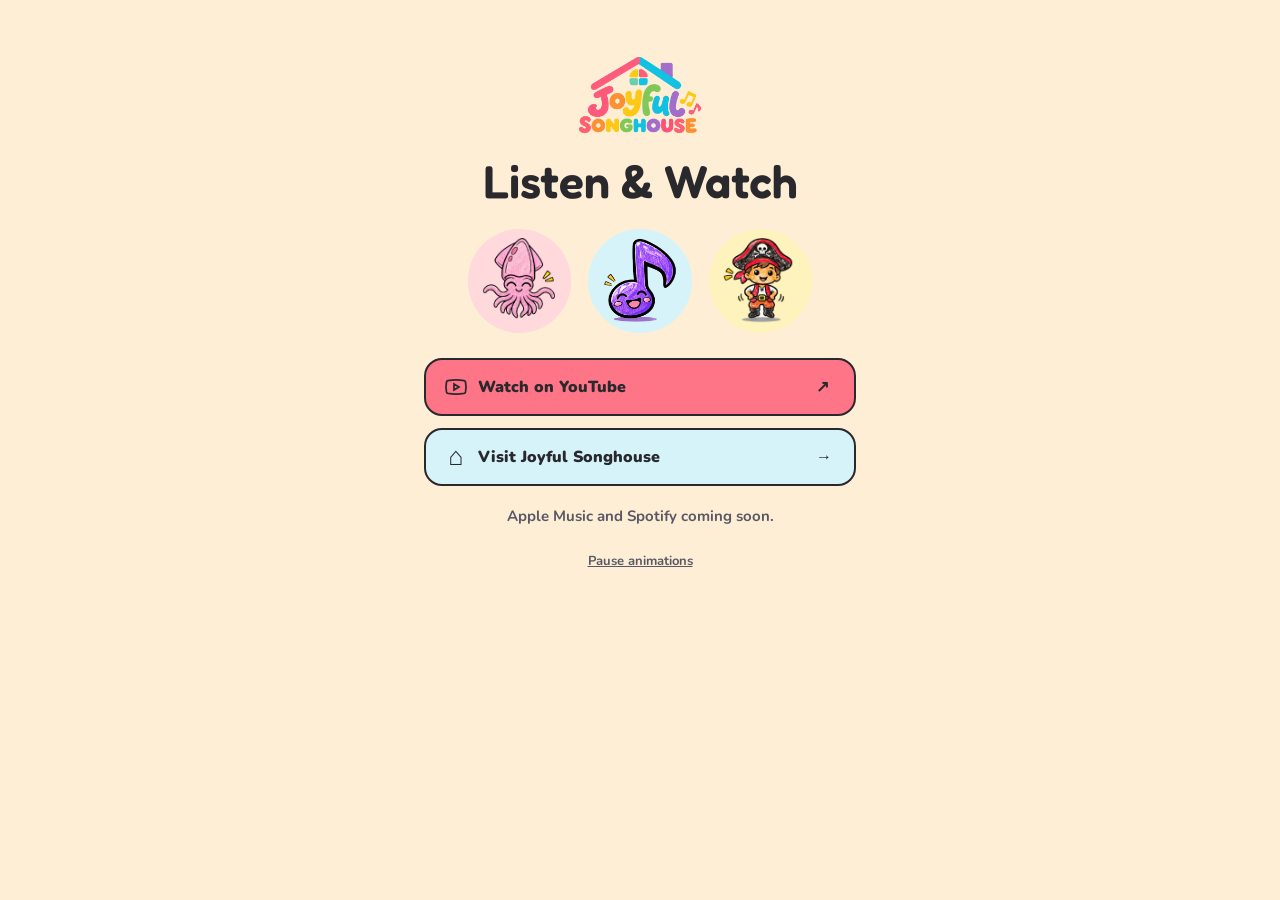
==== links/index.html @ b116f7ac "Add the animated Joyful Songhouse link-in-bio page" ====
<!doctype html>
<html lang="en">
<head>
  <meta charset="UTF-8">
  <meta name="viewport" content="width=device-width, initial-scale=1">
  <meta name="theme-color" content="#fdeed5">
  <meta name="description" content="Find Joyful Songhouse singalongs, dance songs, and videos.">
  <title>Listen &amp; Watch | Joyful Songhouse</title>
  <link rel="canonical" href="https://joyfulsonghouse.com/links/">
  <link rel="preconnect" href="https://fonts.googleapis.com">
  <link rel="preconnect" href="https://fonts.gstatic.com" crossorigin>
  <link href="https://fonts.googleapis.com/css2?family=Fredoka:wght@600&amp;family=Nunito:wght@500;800;900&amp;display=swap" rel="stylesheet">
  <link rel="stylesheet" href="/css/style.css">
  <link rel="stylesheet" href="/links/style.css">
</head>
<body>
  <main class="link-page">
    <img class="link-page__logo" src="/assets/footer-logo.png" alt="Joyful Songhouse" width="929" height="597">
    <h1 class="headline">Listen &amp; Watch</h1>
    <div class="link-page__characters" aria-hidden="true">
      <picture class="link-page__art link-page__art--squid">
        <source media="(prefers-reduced-motion: no-preference)" srcset="/assets/bio-squid-animated.png">
        <img src="/assets/bio-squid-still.png" alt="" width="192" height="192">
      </picture>
      <picture class="link-page__art link-page__art--note">
        <source media="(prefers-reduced-motion: no-preference)" srcset="/assets/about-music-note-animated.png">
        <img src="/assets/about-music-note.png" alt="" width="168" height="168">
      </picture>
      <picture class="link-page__art link-page__art--pirate">
        <source media="(prefers-reduced-motion: no-preference)" srcset="/assets/bio-pirate-animated.png">
        <img src="/assets/bio-pirate-still.png" alt="" width="192" height="192">
      </picture>
    </div>
    <nav class="link-page__destinations" aria-label="Joyful Songhouse links">
      <a class="link-page__destination link-page__destination--youtube" href="https://www.youtube.com/channel/UCzql1oN74QTEb_fORW0GuMQ">
        <img src="/assets/icon-youtube.svg" width="24" height="24" alt="">
        <span>Watch on YouTube</span>
        <span aria-hidden="true">↗</span>
      </a>
      <a class="link-page__destination link-page__destination--website" href="/">
        <span class="link-page__house" aria-hidden="true">⌂</span>
        <span>Visit Joyful Songhouse</span>
        <span aria-hidden="true">→</span>
      </a>
    </nav>
    <p class="link-page__coming-soon">Apple Music and Spotify coming soon.</p>
    <button class="link-page__motion" type="button" hidden>Pause animations</button>
  </main>
  <script>
    const animationSources = document.querySelectorAll('.link-page__characters source');
    const animationToggle = document.querySelector('.link-page__motion');
    const motionAllowed = '(prefers-reduced-motion: no-preference)';
    let paused = false;

    animationToggle.addEventListener('click', () => {
      paused = !paused;
      for (const source of animationSources) {
        source.media = paused ? 'not all' : motionAllowed;
      }
      animationToggle.textContent = paused ? 'Resume animations' : 'Pause animations';
    });
    animationToggle.hidden = false;
  </script>
</body>
</html>
---- css/style.css ----
:root {
  --cream: #fdeed5;
  --paper: #fdeed5;
  --white: #ffffff;
  --ink: #29282d;
  --muted: #5b5865;
  --pink: #fe7587;
  --pink-bg: #ffd9db;
  --blue: #59c8e8;
  --blue-bg: #d7f3fa;
  --yellow: #ffd83d;
  --yellow-bg: #fff3bd;
  --purple: #8c72d9;
  --lavender-bg: #f1ecfc;
  --green: #7bc96f;
  --border: #e8e2d8;

  --font-display: 'Fredoka', sans-serif;
  --font-body: 'Nunito', sans-serif;
}

* { box-sizing: border-box; }

html { scroll-behavior: smooth; scroll-padding-top: 110px; }

body {
  margin: 0;
  font-family: var(--font-body);
  color: var(--ink);
  background: var(--cream);
}

img { max-width: 100%; display: block; }

a { color: inherit; text-decoration: none; }

h1, h2, h3, p { margin: 0; }

.eyebrow {
  font-family: var(--font-body);
  font-weight: 900;
  font-size: 13px;
  text-transform: uppercase;
  letter-spacing: 0.02em;
}

.display {
  font-family: var(--font-display);
  font-weight: 600;
  font-size: clamp(2.4rem, 5vw, 4.875rem);
  line-height: 1.04;
}
.display--sm { font-size: clamp(2.2rem, 4vw, 3.25rem); }

.headline {
  font-family: var(--font-display);
  font-weight: 600;
  font-size: clamp(1.8rem, 3.6vw, 3rem);
  line-height: 1.1;
}
.headline--center { text-align: center; }

.sub {
  font-weight: 500;
  font-size: clamp(1rem, 1.6vw, 1.125rem);
  color: var(--muted);
  line-height: 1.5;
  max-width: 48ch;
}

.lede {
  font-weight: 500;
  font-size: clamp(1.05rem, 2vw, 1.3125rem);
  color: var(--muted);
  line-height: 1.5;
  max-width: 48ch;
}

.fine-print {
  font-weight: 700;
  font-size: 0.875rem;
  color: var(--muted);
}

.link-arrow {
  font-weight: 900;
  font-size: 1rem;
  text-decoration: underline;
  white-space: nowrap;
}

/* buttons */
.btn {
  display: inline-flex;
  align-items: center;
  gap: 10px;
  font-family: var(--font-body);
  font-weight: 900;
  font-size: 1rem;
  padding: 15px 24px;
  white-space: nowrap;
  cursor: pointer;
  border: none;
}
.btn--pill { border-radius: 999px; }
.btn--pink { background: var(--pink); border: 2px solid var(--ink); color: var(--ink); }
.btn--outline { background: var(--white); border: 2px solid var(--ink); color: var(--ink); }

/* tags */
.tag {
  display: inline-flex;
  font-weight: 900;
  font-size: 0.75rem;
  padding: 7px 14px;
  border-radius: 999px;
}
.tag--blue { background: var(--blue-bg); }
.tag--cream { background: var(--cream); }
.tag--lavender { background: var(--lavender-bg); }

/* ---------- Navigation ---------- */
.nav {
  background: var(--cream);
  display: flex;
  align-items: center;
  justify-content: space-between;
  flex-wrap: wrap;
  gap: 16px;
  padding: 16px clamp(20px, 5vw, 80px);
  position: sticky;
  top: 0;
  z-index: 10;
}
.nav__logo img { height: 56px; width: auto; }
.nav__links {
  display: flex;
  align-items: center;
  gap: clamp(16px, 2.5vw, 32px);
  flex-wrap: wrap;
}
.nav__link {
  font-weight: 700;
  font-size: 1rem;
}
.nav__link--active { font-weight: 900; text-decoration: underline; }

/* ---------- Hero ---------- */
.hero {
  display: flex;
  align-items: center;
  justify-content: center;
  gap: clamp(24px, 5vw, 64px);
  padding: clamp(40px, 8vw, 72px) clamp(20px, 8vw, 96px);
  flex-wrap: wrap;
}
@media (min-width: 1024px) {
  .hero { flex-wrap: nowrap; }
}
.hero__copy {
  display: flex;
  flex-direction: column;
  align-items: flex-start;
  gap: 24px;
  flex: 1 1 380px;
  max-width: 580px;
  min-width: 0;
}
.hero__actions { display: flex; gap: 14px; flex-wrap: wrap; }

.hero__art {
  position: relative;
  flex: 1 1 360px;
  max-width: 604px;
  min-width: 0;
  aspect-ratio: 604 / 510;
  height: auto;
}
.hero__playhouse { position: absolute; inset: 0; width: 100%; height: 100%; }
.hero__medallion {
  position: absolute;
  left: 13%;
  top: 13.5%;
  width: 74%;
  aspect-ratio: 1;
  border-radius: 999px;
  overflow: hidden;
  background: var(--paper);
  padding: 5%;
  box-sizing: border-box;
}
.hero__medallion img {
  display: block;
  width: 100%;
  height: 100%;
  object-fit: contain;
  object-position: 50% 50%;
}
.hero__note--1 {
  position: absolute;
  left: 2%;
  top: 36%;
  transform: rotate(-18deg);
}
.hero__sparkle { position: absolute; left: 91%; top: 71%; }

/* ---------- Ribbon ---------- */
.ribbon {
  background: var(--blue);
  display: grid;
  grid-template-columns: minmax(0, 1fr) auto;
  align-items: center;
}
.ribbon__viewport { overflow: hidden; }
.ribbon__group {
  display: flex;
  justify-content: space-around;
  align-items: center;
  flex-wrap: wrap;
  gap: 8px 20px;
  min-height: 72px;
  padding: 12px 20px;
  line-height: 1.15;
}
.ribbon__group p {
  font-family: var(--font-display);
  font-weight: 600;
  font-size: clamp(1.1rem, 2.4vw, 1.625rem);
}
.ribbon__note {
  --ribbon-lift: -8px;
  color: var(--cream);
  font-size: 1.75rem;
  font-weight: 900;
}
.ribbon__group[aria-hidden="true"], .ribbon__toggle { display: none; }

@media (prefers-reduced-motion: no-preference) {
  .ribbon[data-motion] .ribbon__track {
    display: flex;
    width: max-content;
    animation: ribbon-scroll 24s linear infinite;
  }
  .ribbon[data-motion] .ribbon__group {
    display: flex;
    flex: 0 0 auto;
    width: max(640px, 100vw);
    flex-wrap: nowrap;
    white-space: nowrap;
  }
  .ribbon[data-motion] .ribbon__group > * {
    animation: ribbon-bounce 1.25s ease-in-out infinite;
  }
  .ribbon[data-motion] .ribbon__group > :nth-child(3n + 2) { animation-delay: -0.25s; }
  .ribbon[data-motion] .ribbon__group > :nth-child(3n) { animation-delay: -0.5s; }
  .ribbon[data-motion="paused"] .ribbon__track,
  .ribbon[data-motion="paused"] .ribbon__group > * {
    animation-play-state: paused;
  }
  .ribbon[data-motion] .ribbon__toggle:not([hidden]) {
    display: grid;
    place-items: center;
    width: 44px;
    height: 44px;
    margin: 0 12px;
    padding: 0;
    border: 1.5px solid var(--ink);
    border-radius: 50%;
    background: var(--cream);
    color: var(--ink);
    font-size: 1rem;
    font-weight: 800;
    cursor: pointer;
  }
  .ribbon__toggle:focus-visible { outline: 2px solid var(--ink); outline-offset: 3px; }
  .ribbon__play,
  .ribbon__toggle[aria-pressed="true"] .ribbon__pause { display: none; }
  .ribbon__toggle[aria-pressed="true"] .ribbon__play { display: block; }

  @keyframes ribbon-scroll {
    to { transform: translateX(-50%); }
  }
  @keyframes ribbon-bounce {
    0%, 52%, 100% { transform: translateY(0); }
    24% { transform: translateY(var(--ribbon-lift, -5px)); }
  }
}

/* ---------- Generic section ---------- */
.section {
  padding: clamp(48px, 8vw, 80px) clamp(20px, 8vw, 96px);
}
/* ---------- Songs ---------- */
.songs {
  padding: clamp(40px, 5vw, 72px) clamp(20px, 6vw, 96px);
}
.featured-song {
  display: grid;
  grid-template-columns: repeat(2, minmax(0, 1fr));
  grid-template-rows: 1fr 1fr;
  grid-template-areas:
    "cover heading"
    "cover details";
  gap: 16px clamp(32px, 6vw, 80px);
  max-width: 1008px;
  margin-inline: auto;
}
.featured-song__heading {
  grid-area: heading;
  align-self: end;
  display: grid;
  gap: 8px;
}
.featured-song__heading .headline { font-size: clamp(2.25rem, 4.5vw, 4rem); }
.featured-song__cover {
  grid-area: cover;
  width: 100%;
  height: auto;
  border-radius: 24px;
  box-shadow: 0 10px 26px rgba(41, 40, 45, 0.12);
}
.featured-song__details {
  grid-area: details;
  align-self: start;
  display: grid;
  justify-items: start;
  gap: 16px;
}
.featured-song__play:focus-visible { outline: 3px solid var(--ink); outline-offset: 4px; }

@media (max-width: 740px) {
  .featured-song {
    grid-template-columns: minmax(0, 1fr);
    grid-template-rows: auto;
    grid-template-areas: "heading" "cover" "details";
    max-width: 480px;
    text-align: center;
    gap: 20px;
  }
  .featured-song__details { justify-items: center; }
}

/* Keep section headings clear of the wrapping sticky navigation. */
@media (max-width: 980px) {
  :is(.songs, .themes, .about) { scroll-margin-top: 100px; }
}
@media (max-width: 460px) {
  :is(.songs, .themes, .about) { scroll-margin-top: 130px; }
}
@media (max-width: 375px) {
  :is(.songs, .themes, .about) { scroll-margin-top: 165px; }
}

/* ---------- Dance prompts ---------- */
.themes { text-align: center; }
.theme-grid {
  display: grid;
  grid-template-columns: repeat(3, minmax(0, 1fr));
  gap: 16px;
  max-width: 960px;
  margin: 32px auto 0;
  padding: 0;
  list-style: none;
}
.theme-card {
  display: grid;
  grid-template-columns: minmax(0, 1fr) clamp(76px, 8vw, 110px);
  align-content: center;
  align-items: center;
  gap: 10px;
  text-align: left;
  padding: clamp(20px, 3vw, 28px);
  border-radius: 24px;
  overflow: hidden;
}
.theme-card__copy { display: grid; gap: 10px; }
.theme-card__character {
  width: 145%;
  max-width: none;
  height: auto;
  justify-self: center;
}
.theme-card h3 {
  font-family: var(--font-display);
  font-weight: 600;
  font-size: 2rem;
}
.theme-card p { font-weight: 500; line-height: 1.5; }
.theme-card--blue { background: var(--blue); }
.theme-card--yellow { background: var(--yellow); }
.theme-card--pink { background: var(--pink); }

@media (max-width: 820px) {
  .theme-grid { grid-template-columns: minmax(0, 1fr); max-width: 420px; }
}

/* ---------- Mission / parents ---------- */
.mission { display: flex; flex-direction: column; gap: 40px; }
.mission__intro {
  display: flex;
  gap: clamp(24px, 6vw, 80px);
  flex-wrap: wrap;
}
.mission__headline {
  display: flex;
  flex-direction: column;
  gap: 18px;
  flex: 1 1 400px;
  max-width: 565px;
}
.mission__intro .lede { flex: 1 1 320px; max-width: none; }
.benefit-grid {
  display: flex;
  gap: 24px;
  flex-wrap: wrap;
}
.benefit-card {
  flex: 1 1 300px;
  max-width: 400px;
  border-radius: 24px;
  padding: 28px;
  display: flex;
  flex-direction: column;
  gap: 16px;
}
.benefit-card h3 {
  font-family: var(--font-display);
  font-weight: 600;
  font-size: 1.75rem;
}
.benefit-card p { color: var(--muted); font-weight: 500; }
.benefit-card--pink { background: var(--pink-bg); }
.benefit-card--blue { background: var(--blue-bg); }
.benefit-card--yellow { background: var(--yellow-bg); }

/* ---------- About ---------- */
.about__story {
  display: grid;
  gap: 18px;
  max-width: 68ch;
  margin-inline: auto;
}
.about__heading {
  display: flex;
  align-items: center;
  gap: 14px;
}
.about__note {
  flex: none;
  width: clamp(38px, 4.5vw, 54px);
}
.about__note img { width: 100%; height: auto; }
.about__story p {
  color: var(--muted);
  font-size: clamp(1rem, 1.65vw, 1.125rem);
  line-height: 1.65;
}
.about__story blockquote {
  margin: 4px 0;
  padding: 6px 0 6px 18px;
  border-inline-start: 4px solid var(--pink);
}

/* ---------- Community ---------- */
.community { display: flex; flex-direction: column; gap: 32px; }
.community-grid { display: flex; gap: 24px; flex-wrap: wrap; }
.community-card {
  background: var(--white);
  border: 1px solid var(--border);
  border-radius: 24px;
  padding: 28px;
  display: flex;
  align-items: center;
  gap: 20px;
  flex: 1 1 480px;
}
.community-card--youtube { background: var(--blue-bg); }
.community-card--instagram { background: var(--pink-bg); }
.community-card__copy { flex: 1; display: flex; flex-direction: column; gap: 16px; min-width: 0; }
.community-card__copy h3 {
  font-family: var(--font-display);
  font-weight: 600;
  font-size: 1.6rem;
  line-height: 1.1;
}
.community-card__copy p { color: var(--muted); font-weight: 500; }

/* ---------- Footer ---------- */
.footer { padding: 36px clamp(20px, 8vw, 96px); display: flex; flex-direction: column; gap: 24px; }
.footer__top { display: flex; justify-content: space-between; gap: 32px; flex-wrap: wrap; }
.footer__brand { align-self: flex-start; width: min(160px, 100%); }
.footer__brand img { width: 100%; height: auto; }
.footer__brand:focus-visible { outline: 2px solid var(--ink); outline-offset: 4px; }
.footer__links { display: flex; flex-direction: column; gap: 12px; }
.footer__links a { font-weight: 700; font-size: 1rem; }
.footer hr { border: none; border-top: 1px solid var(--border); margin: 0; }
.footer__legal {
  display: flex;
  justify-content: space-between;
  gap: 12px;
  flex-wrap: wrap;
  color: var(--muted);
  font-size: 0.8125rem;
}

/* ---------- Responsive ---------- */
@media (max-width: 860px) {
  .nav { justify-content: center; text-align: center; }
  .nav__links { justify-content: center; }
  .hero { text-align: left; }
  .hero__copy { margin: 0 auto; }
  .benefit-grid, .community-grid { justify-content: center; }
  .mission__intro { flex-direction: column; }
  .mission__headline, .mission__intro .lede { flex-basis: auto; }
  .community-card { flex-direction: column; text-align: center; }
  .community-card__copy { align-items: center; }
  .footer__top { flex-direction: column; }
}

@media (max-width: 480px) {
  .btn { font-size: 0.9375rem; padding: 13px 20px; }
}
---- links/style.css ----
.link-page {
  display: grid;
  justify-items: center;
  gap: 20px;
  width: min(100%, 31rem);
  margin-inline: auto;
  padding: clamp(24px, 6vh, 56px) clamp(20px, 6vw, 32px) 32px;
  text-align: center;
}
.link-page__logo { width: 128px; height: auto; }
.link-page__characters {
  display: grid;
  grid-template-columns: repeat(3, minmax(0, 1fr));
  gap: clamp(8px, 3vw, 17px);
  width: min(100%, 345px);
  margin-block: 2px 5px;
}
.link-page__art {
  display: grid;
  place-items: center;
  aspect-ratio: 1;
  padding: 8%;
  border-radius: 50%;
}
.link-page__art img { width: 100%; height: auto; }
.link-page__art--squid { background: var(--pink-bg); }
.link-page__art--note { background: var(--blue-bg); }
.link-page__art--pirate { background: var(--yellow-bg); }
.link-page__destinations { display: grid; gap: 12px; width: 100%; }
.link-page__destination {
  display: grid;
  grid-template-columns: 24px minmax(0, 1fr) 20px;
  align-items: center;
  gap: 10px;
  min-height: 58px;
  padding: 12px 18px;
  border: 2px solid var(--ink);
  border-radius: 18px;
  font-size: 1rem;
  font-weight: 900;
  text-align: left;
}
.link-page__destination--youtube { background: var(--pink); }
.link-page__destination--website { background: var(--blue-bg); }
.link-page__destination:hover { box-shadow: 0 3px 0 var(--ink); }
.link-page__house { font: 900 1.6rem/1 var(--font-body); text-align: center; }
.link-page__coming-soon { color: var(--muted); font-size: 0.9375rem; font-weight: 700; }
.link-page__motion {
  padding: 6px 12px;
  border: 0;
  background: transparent;
  color: var(--muted);
  font: 700 0.8125rem var(--font-body);
  text-decoration: underline;
  cursor: pointer;
}
.link-page :is(a, button):focus-visible { outline: 2px solid var(--ink); outline-offset: 4px; }
@media (prefers-reduced-motion: reduce) {
  .link-page__motion { display: none; }
}
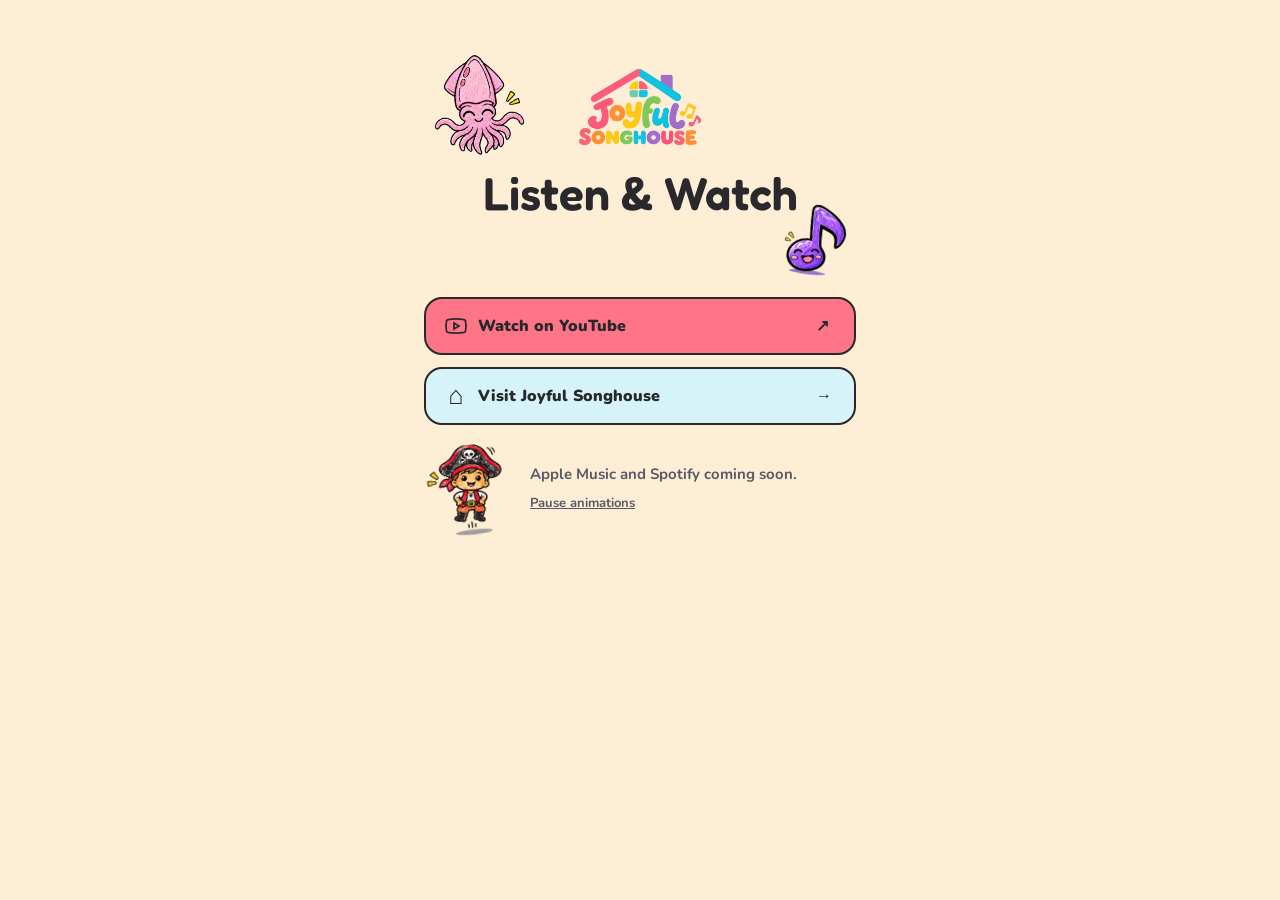
==== commit 340769be: "Stagger the animated characters around the bio links" ====
--- a/links/index.html
+++ b/links/index.html
@@ -15,22 +15,18 @@
 </head>
 <body>
   <main class="link-page">
-    <img class="link-page__logo" src="/assets/footer-logo.png" alt="Joyful Songhouse" width="929" height="597">
-    <h1 class="headline">Listen &amp; Watch</h1>
-    <div class="link-page__characters" aria-hidden="true">
-      <picture class="link-page__art link-page__art--squid">
+    <header class="link-page__intro">
+      <img class="link-page__logo" src="/assets/footer-logo.png" alt="Joyful Songhouse" width="929" height="597">
+      <h1 class="headline">Listen &amp; Watch</h1>
+      <picture class="link-page__art link-page__art--squid" aria-hidden="true">
         <source media="(prefers-reduced-motion: no-preference)" srcset="/assets/bio-squid-animated.png">
         <img src="/assets/bio-squid-still.png" alt="" width="192" height="192">
       </picture>
-      <picture class="link-page__art link-page__art--note">
+      <picture class="link-page__art link-page__art--note" aria-hidden="true">
         <source media="(prefers-reduced-motion: no-preference)" srcset="/assets/about-music-note-animated.png">
         <img src="/assets/about-music-note.png" alt="" width="168" height="168">
       </picture>
-      <picture class="link-page__art link-page__art--pirate">
-        <source media="(prefers-reduced-motion: no-preference)" srcset="/assets/bio-pirate-animated.png">
-        <img src="/assets/bio-pirate-still.png" alt="" width="192" height="192">
-      </picture>
-    </div>
+    </header>
     <nav class="link-page__destinations" aria-label="Joyful Songhouse links">
       <a class="link-page__destination link-page__destination--youtube" href="https://www.youtube.com/channel/UCzql1oN74QTEb_fORW0GuMQ">
         <img src="/assets/icon-youtube.svg" width="24" height="24" alt="">
@@ -43,11 +39,19 @@
         <span aria-hidden="true">→</span>
       </a>
     </nav>
-    <p class="link-page__coming-soon">Apple Music and Spotify coming soon.</p>
-    <button class="link-page__motion" type="button" hidden>Pause animations</button>
+    <div class="link-page__end">
+      <picture class="link-page__art link-page__art--pirate" aria-hidden="true">
+        <source media="(prefers-reduced-motion: no-preference)" srcset="/assets/bio-pirate-animated.png">
+        <img src="/assets/bio-pirate-still.png" alt="" width="192" height="192">
+      </picture>
+      <div class="link-page__status">
+        <p class="link-page__coming-soon">Apple Music and Spotify coming soon.</p>
+        <button class="link-page__motion" type="button" hidden>Pause animations</button>
+      </div>
+    </div>
   </main>
   <script>
-    const animationSources = document.querySelectorAll('.link-page__characters source');
+    const animationSources = document.querySelectorAll('.link-page__art source');
     const animationToggle = document.querySelector('.link-page__motion');
     const motionAllowed = '(prefers-reduced-motion: no-preference)';
     let paused = false;
--- a/links/style.css
+++ b/links/style.css
@@ -8,24 +8,43 @@
   text-align: center;
 }
 .link-page__logo { width: 128px; height: auto; }
-.link-page__characters {
+.link-page__intro {
+  position: relative;
   display: grid;
-  grid-template-columns: repeat(3, minmax(0, 1fr));
-  gap: clamp(8px, 3vw, 17px);
-  width: min(100%, 345px);
-  margin-block: 2px 5px;
+  justify-items: center;
+  gap: 20px;
+  width: 100%;
+  padding-block: 12px 58px;
 }
 .link-page__art {
-  display: grid;
-  place-items: center;
+  display: block;
   aspect-ratio: 1;
-  padding: 8%;
-  border-radius: 50%;
+  pointer-events: none;
 }
 .link-page__art img { width: 100%; height: auto; }
-.link-page__art--squid { background: var(--pink-bg); }
-.link-page__art--note { background: var(--blue-bg); }
-.link-page__art--pirate { background: var(--yellow-bg); }
+.link-page__art--squid {
+  position: absolute;
+  top: 0;
+  left: 0;
+  width: clamp(64px, 20vw, 108px);
+  transform: rotate(-8deg);
+}
+.link-page__art--note {
+  position: absolute;
+  right: 4px;
+  bottom: 0;
+  width: clamp(52px, 16vw, 74px);
+  transform: rotate(7deg);
+}
+.link-page__end {
+  display: grid;
+  grid-template-columns: clamp(68px, 18vw, 92px) minmax(0, 1fr);
+  align-items: center;
+  gap: 14px;
+  width: 100%;
+}
+.link-page__art--pirate { width: 100%; transform: rotate(-6deg); }
+.link-page__status { text-align: left; }
 .link-page__destinations { display: grid; gap: 12px; width: 100%; }
 .link-page__destination {
   display: grid;
@@ -46,7 +65,8 @@
 .link-page__house { font: 900 1.6rem/1 var(--font-body); text-align: center; }
 .link-page__coming-soon { color: var(--muted); font-size: 0.9375rem; font-weight: 700; }
 .link-page__motion {
-  padding: 6px 12px;
+  margin-top: 4px;
+  padding: 6px 0;
   border: 0;
   background: transparent;
   color: var(--muted);
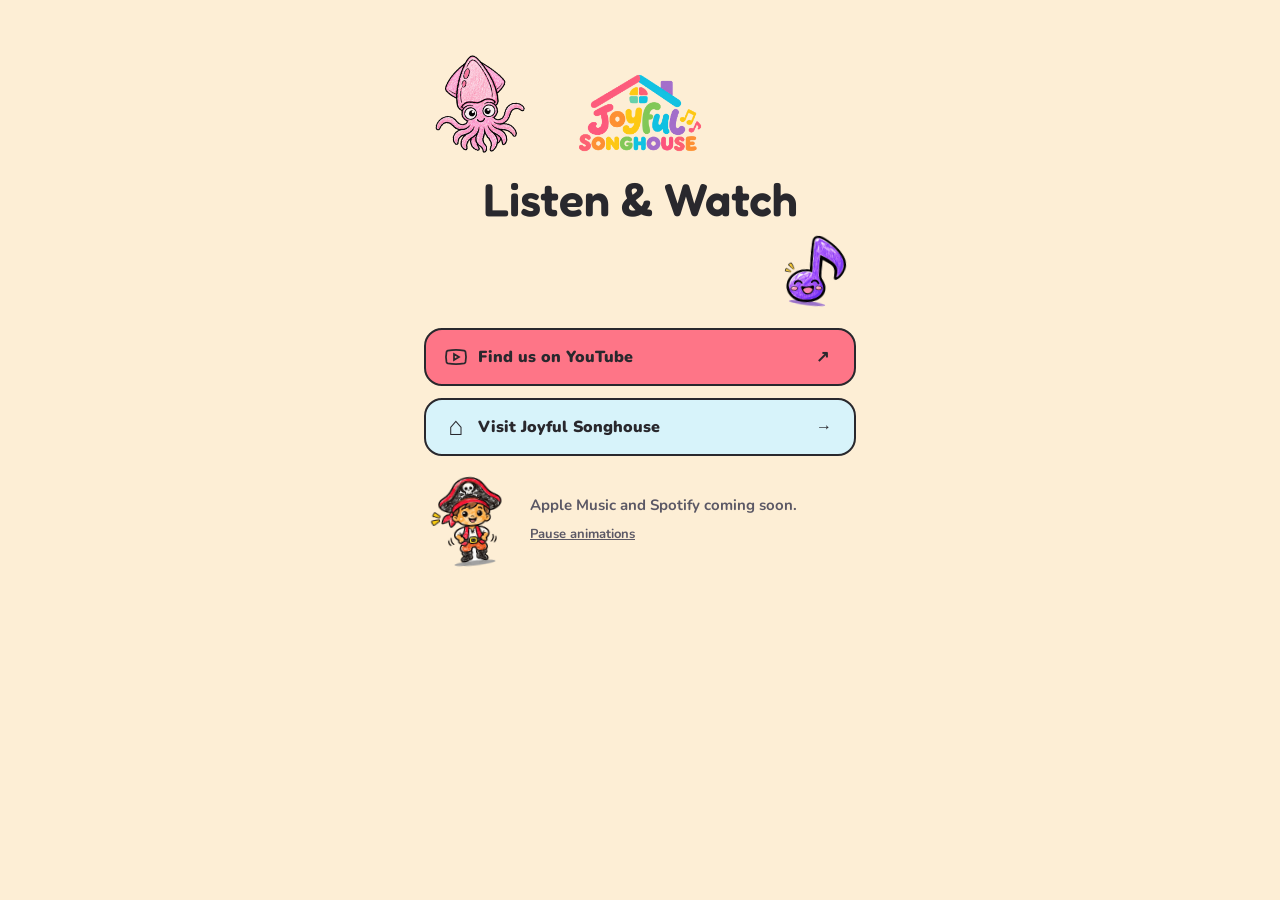
==== commit 588cfcda: "Make Joyful Songhouse copy friendlier and fix mobile navigation" ====
--- a/links/index.html
+++ b/links/index.html
@@ -30,7 +30,7 @@
     <nav class="link-page__destinations" aria-label="Joyful Songhouse links">
       <a class="link-page__destination link-page__destination--youtube" href="https://www.youtube.com/channel/UCzql1oN74QTEb_fORW0GuMQ">
         <img src="/assets/icon-youtube.svg" width="24" height="24" alt="">
-        <span>Watch on YouTube</span>
+        <span>Find us on YouTube</span>
         <span aria-hidden="true">↗</span>
       </a>
       <a class="link-page__destination link-page__destination--website" href="/">
--- a/css/style.css
+++ b/css/style.css
@@ -142,7 +142,7 @@
   font-weight: 700;
   font-size: 1rem;
 }
-.nav__link--active { font-weight: 900; text-decoration: underline; }
+.nav__link[aria-current] { font-weight: 900; text-decoration: underline; }
 
 /* ---------- Hero ---------- */
 .hero {
@@ -341,13 +341,13 @@
 
 /* Keep section headings clear of the wrapping sticky navigation. */
 @media (max-width: 980px) {
-  :is(.songs, .themes, .about) { scroll-margin-top: 100px; }
+  :is(.songs, .themes, .mission, .about) { scroll-margin-top: 100px; }
 }
 @media (max-width: 460px) {
-  :is(.songs, .themes, .about) { scroll-margin-top: 130px; }
+  :is(.songs, .themes, .mission, .about) { scroll-margin-top: 130px; }
 }
 @media (max-width: 375px) {
-  :is(.songs, .themes, .about) { scroll-margin-top: 165px; }
+  :is(.songs, .themes, .mission, .about) { scroll-margin-top: 165px; }
 }
 
 /* ---------- Dance prompts ---------- */
--- a/links/style.css
+++ b/links/style.css
@@ -14,7 +14,7 @@
   justify-items: center;
   gap: 20px;
   width: 100%;
-  padding-block: 12px 58px;
+  padding-block: 18px clamp(60px, 7vw, 83px);
 }
 .link-page__art {
   display: block;
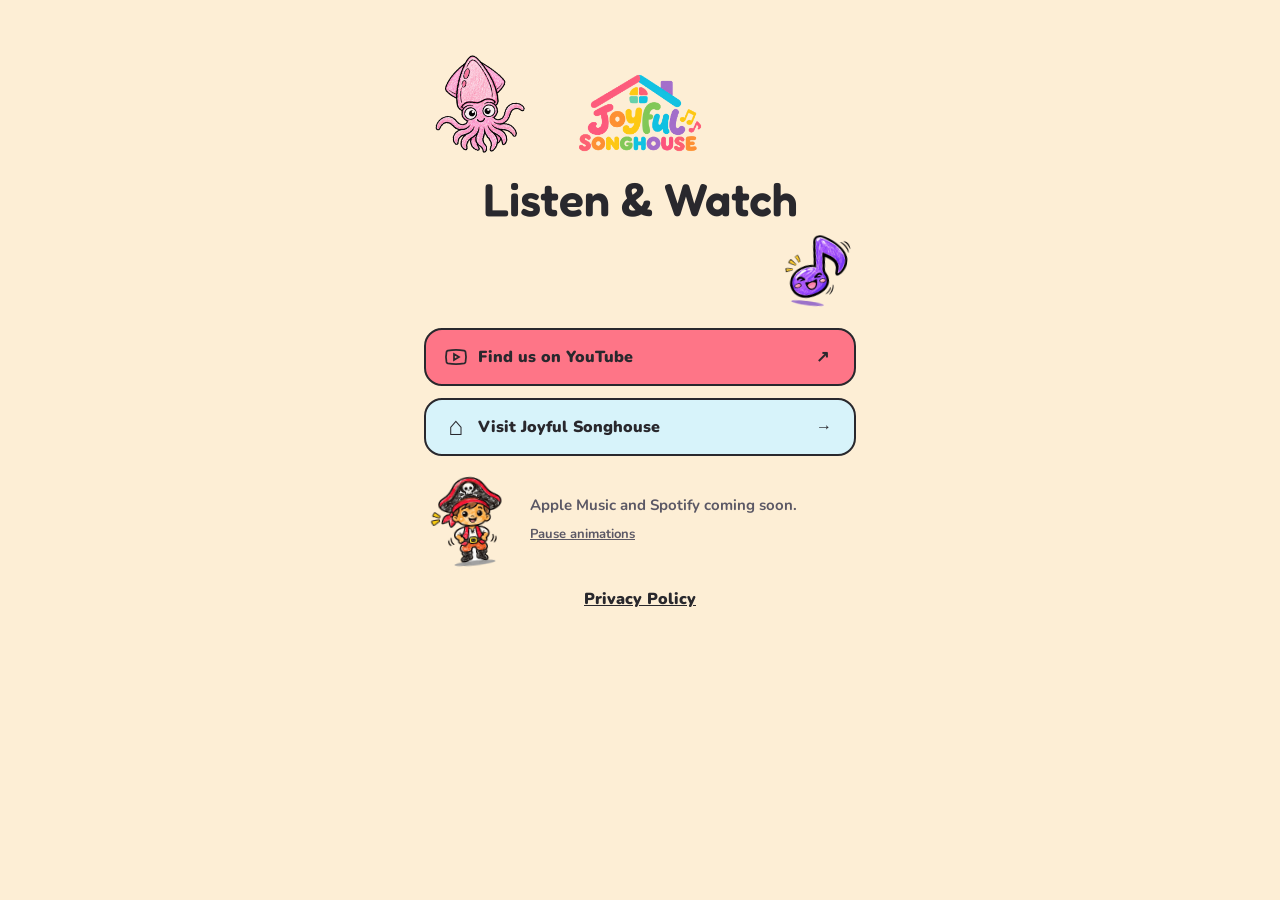
==== commit 65f19a22: "Link the Privacy Policy from the bio page" ====
--- a/links/index.html
+++ b/links/index.html
@@ -49,6 +49,7 @@
         <button class="link-page__motion" type="button" hidden>Pause animations</button>
       </div>
     </div>
+    <footer><a class="link-arrow" href="/privacy/">Privacy Policy</a></footer>
   </main>
   <script>
     const animationSources = document.querySelectorAll('.link-page__art source');
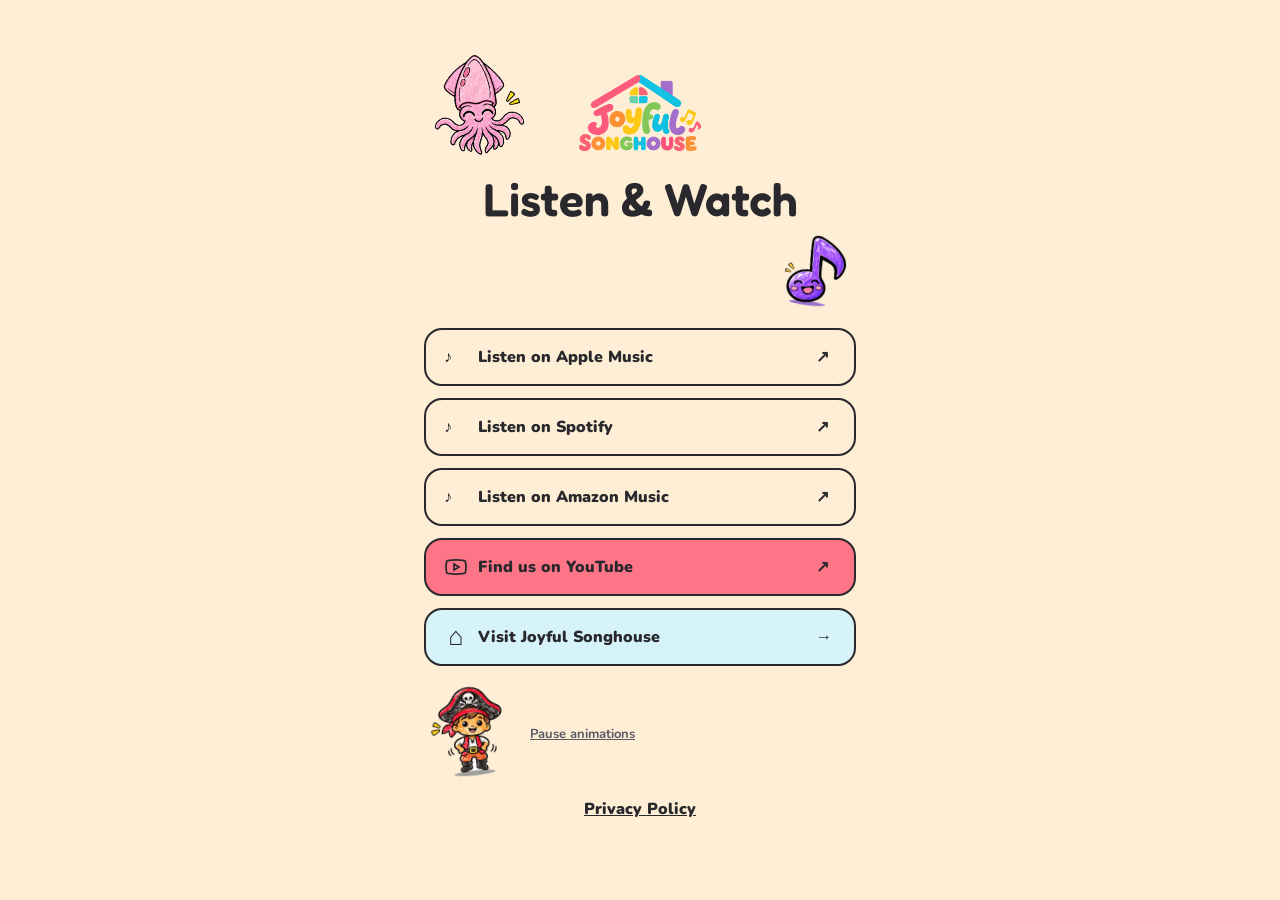
==== commit 40bf642b: "Add streaming links in links/index.html" ====
--- a/links/index.html
+++ b/links/index.html
@@ -28,6 +28,21 @@
       </picture>
     </header>
     <nav class="link-page__destinations" aria-label="Joyful Songhouse links">
+      <a class="link-page__destination link-page__destination--apple" href="https://music.apple.com/us/album/squid-squirm-single/6835689110">
+        <span class="link-page__note" aria-hidden="true">♪</span>
+        <span>Listen on Apple Music</span>
+        <span aria-hidden="true">↗</span>
+      </a>
+      <a class="link-page__destination link-page__destination--spotify" href="https://open.spotify.com/artist/0pG8GM08xsAYWWcpdYc5Mz">
+        <span class="link-page__note" aria-hidden="true">♪</span>
+        <span>Listen on Spotify</span>
+        <span aria-hidden="true">↗</span>
+      </a>
+      <a class="link-page__destination link-page__destination--amazon" href="https://www.amazon.com/gp/product/B0HRYFDWVG/?tag=distrokid06-20" rel="sponsored">
+        <span class="link-page__note" aria-hidden="true">♪</span>
+        <span>Listen on Amazon Music</span>
+        <span aria-hidden="true">↗</span>
+      </a>
       <a class="link-page__destination link-page__destination--youtube" href="https://www.youtube.com/channel/UCzql1oN74QTEb_fORW0GuMQ">
         <img src="/assets/icon-youtube.svg" width="24" height="24" alt="">
         <span>Find us on YouTube</span>
@@ -45,7 +60,6 @@
         <img src="/assets/bio-pirate-still.png" alt="" width="192" height="192">
       </picture>
       <div class="link-page__status">
-        <p class="link-page__coming-soon">Apple Music and Spotify coming soon.</p>
         <button class="link-page__motion" type="button" hidden>Pause animations</button>
       </div>
     </div>
